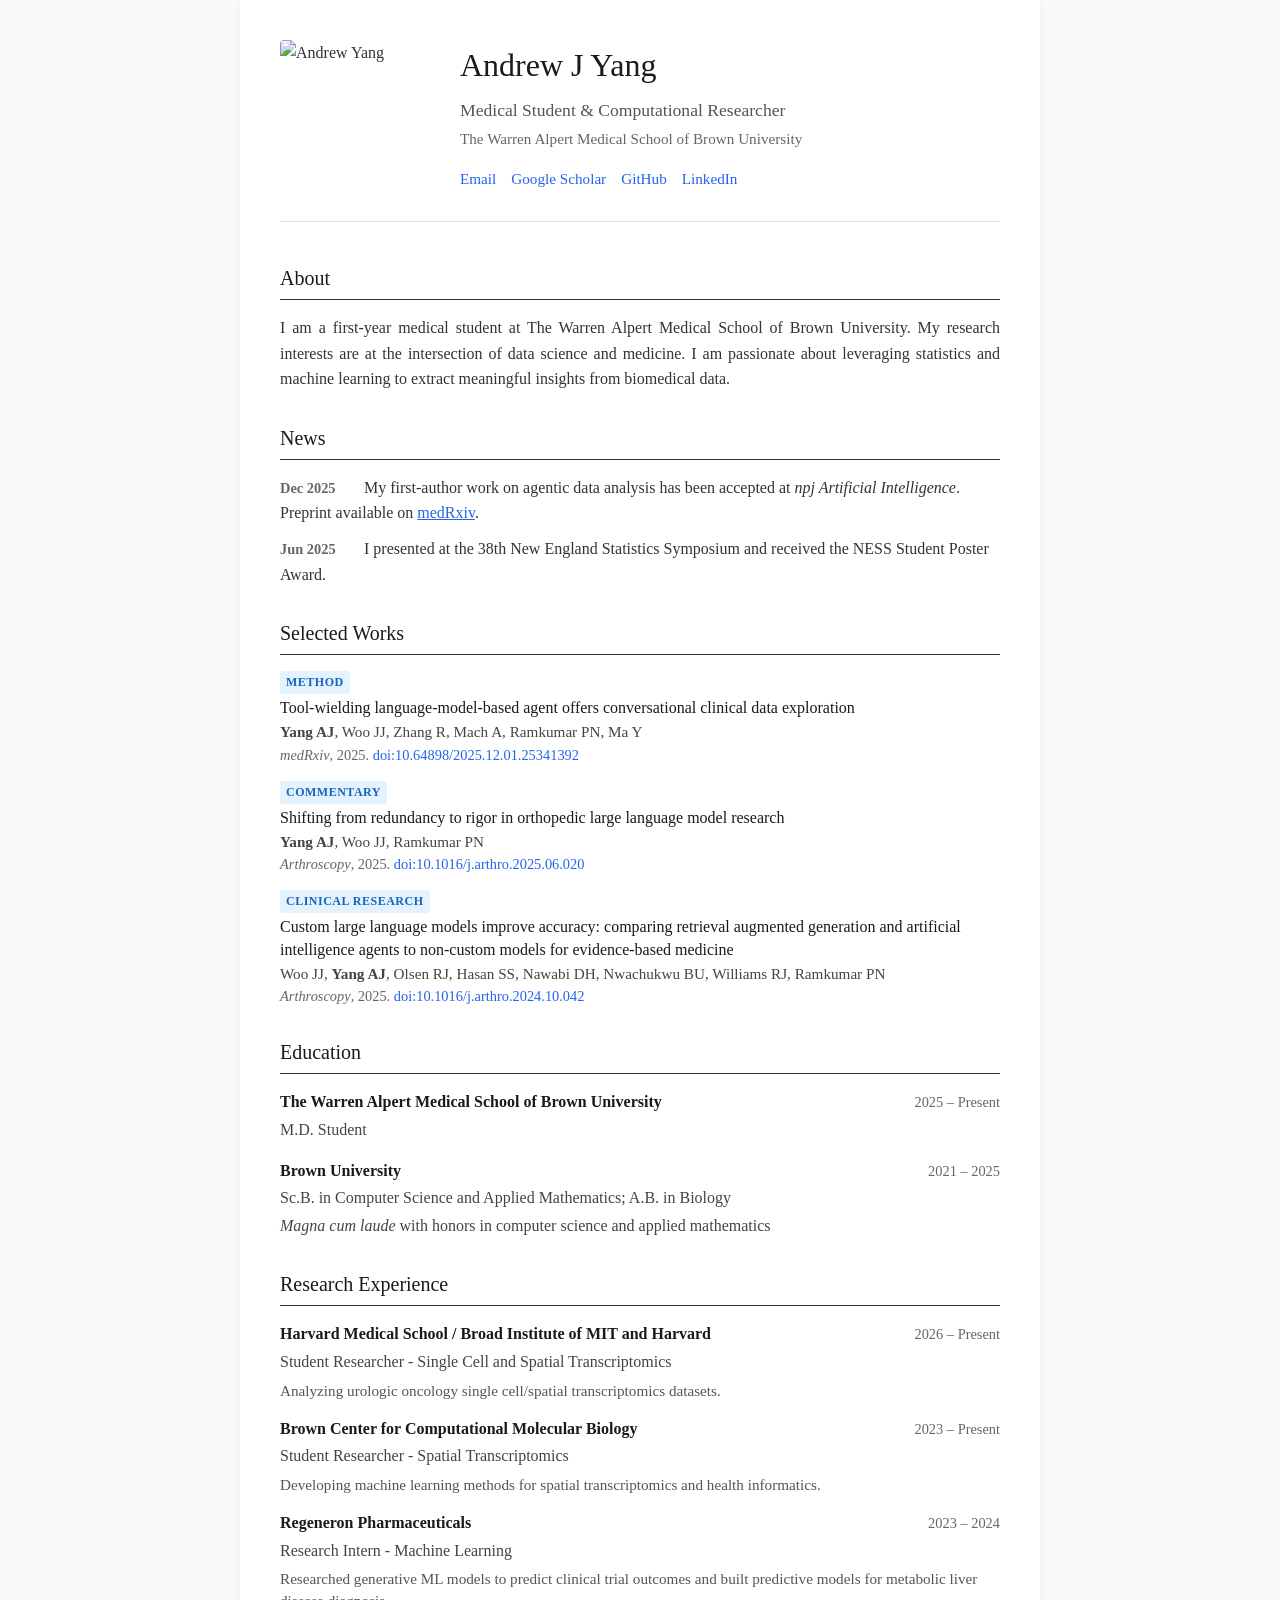
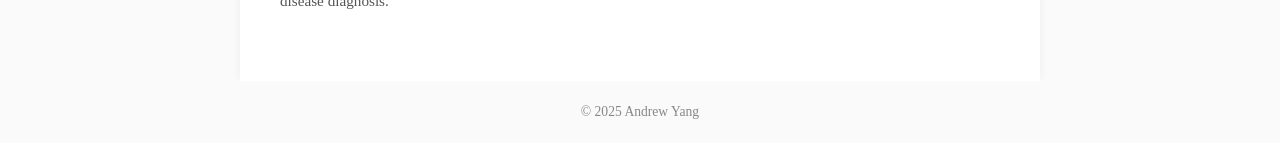
==== index.html @ 65d5f70f "recent" ====
<!DOCTYPE html>
<html lang="en">
<head>
  <meta charset="UTF-8">
  <meta name="viewport" content="width=device-width, initial-scale=1.0">
  <link rel="stylesheet" href="styles.css">
  <title>Andrew Yang</title>
</head>
<body>

  <main>
    <header>
      <div class="header-content">
        <img src="assets/images/headshot2.png" alt="Andrew Yang" class="headshot">
        <div class="header-text">
          <h1>Andrew J Yang</h1>
          <p class="subtitle">Medical Student &amp; Computational Researcher</p>
          <p class="affiliation">The Warren Alpert Medical School of Brown University</p>
          <div class="links">
            <a href="mailto:andrew_j_yang@brown.edu">Email</a>
            <a href="https://scholar.google.com/citations?user=H4-gVa4AAAAJ&hl=en&authuser=1" target="_blank">Google Scholar</a>
            <a href="https://github.com/ajy25" target="_blank">GitHub</a>
            <a href="https://www.linkedin.com/in/ajy25/" target="_blank">LinkedIn</a>
          </div>
        </div>
      </div>
    </header>

    <section id="about">
      <h2>About</h2>
      <p>
        I am a first-year medical student at The Warren Alpert Medical School of Brown University. 
        My research interests are at the intersection of data science and medicine. 
        I am passionate about leveraging statistics and machine learning to extract meaningful insights from biomedical data.
      </p>
    </section>

    <section id="news">
      <h2>News</h2>
      <ul class="news-list">
        <li><span class="date">Dec 2025</span> My first-author work on agentic data analysis has been accepted at <em>npj Artificial Intelligence</em>. Preprint available on <a href="https://doi.org/10.64898/2025.12.01.25341392" target="_blank">medRxiv</a>.</li>
        <li><span class="date">Jun 2025</span> I presented at the 38th New England Statistics Symposium and received the NESS Student Poster Award.</li>
      </ul>
    </section>

    <section id="publications">
      <h2>Selected Works</h2>
      <div class="publication">
        <p class="pub-type">Method</p>
        <p class="pub-title">Tool-wielding language-model-based agent offers conversational clinical data exploration</p>
        <p class="pub-authors"><strong>Yang AJ</strong>, Woo JJ, Zhang R, Mach A, Ramkumar PN, Ma Y</p>
        <p class="pub-venue"><em>medRxiv</em>, 2025. <a href="https://doi.org/10.64898/2025.12.01.25341392" target="_blank">doi:10.64898/2025.12.01.25341392</a></p>
      </div>
      <div class="publication">
        <p class="pub-type">Commentary</p>
        <p class="pub-title">Shifting from redundancy to rigor in orthopedic large language model research</p>
        <p class="pub-authors"><strong>Yang AJ</strong>, Woo JJ, Ramkumar PN</p>
        <p class="pub-venue"><em>Arthroscopy</em>, 2025. <a href="https://doi.org/10.1016/j.arthro.2025.06.020" target="_blank">doi:10.1016/j.arthro.2025.06.020</a></p>
      </div>
      <div class="publication">
        <p class="pub-type">Clinical Research</p>
        <p class="pub-title">Custom large language models improve accuracy: comparing retrieval augmented generation and artificial intelligence agents to non-custom models for evidence-based medicine</p>
        <p class="pub-authors">Woo JJ, <strong>Yang AJ</strong>, Olsen RJ, Hasan SS, Nawabi DH, Nwachukwu BU, Williams RJ, Ramkumar PN</p>
        <p class="pub-venue"><em>Arthroscopy</em>, 2025. <a href="https://doi.org/10.1016/j.arthro.2024.10.042" target="_blank">doi:10.1016/j.arthro.2024.10.042</a></p>
      </div>
    </section>

    <section id="education">
      <h2>Education</h2>
      <div class="entry">
        <div class="entry-header">
          <span class="entry-title">The Warren Alpert Medical School of Brown University</span>
          <span class="entry-date">2025 – Present</span>
        </div>
        <p class="entry-detail">M.D. Student</p>
      </div>
      <div class="entry">
        <div class="entry-header">
          <span class="entry-title">Brown University</span>
          <span class="entry-date">2021 – 2025</span>
        </div>
        <p class="entry-detail">Sc.B. in Computer Science and Applied Mathematics; A.B. in Biology</p>
        <p class="entry-detail"><em>Magna cum laude</em> with honors in computer science and applied mathematics</p>
      </div>
    </section>

    <section id="research">
      <h2>Research Experience</h2>
      <div class="entry">
        <div class="entry-header">
          <span class="entry-title">Harvard Medical School / Broad Institute of MIT and Harvard</span>
          <span class="entry-date">2026 – Present</span>
        </div>
        <p class="entry-detail">Student Researcher - Single Cell and Spatial Transcriptomics</p>
        <p class="entry-description">Analyzing urologic oncology single cell/spatial transcriptomics datasets.</p>
      </div>
      <div class="entry">
        <div class="entry-header">
          <span class="entry-title">Brown Center for Computational Molecular Biology</span>
          <span class="entry-date">2023 – Present</span>
        </div>
        <p class="entry-detail">Student Researcher - Spatial Transcriptomics</p>
        <p class="entry-description">Developing machine learning methods for spatial transcriptomics and health informatics.</p>
      </div>
      <div class="entry">
        <div class="entry-header">
          <span class="entry-title">Regeneron Pharmaceuticals</span>
          <span class="entry-date">2023 – 2024</span>
        </div>
        <p class="entry-detail">Research Intern - Machine Learning</p>
        <p class="entry-description">Researched generative ML models to predict clinical trial outcomes and built predictive models for metabolic liver disease diagnosis.</p>
      </div>
    </section>

  </main>

  <footer>
    <p>&copy; 2025 Andrew Yang</p>
  </footer>

</body>
</html>
---- styles.css ----
* {
  box-sizing: border-box;
}

html {
  scroll-behavior: smooth;
}

body {
  font-family: 'Georgia', 'Times New Roman', serif;
  margin: 0;
  padding: 0;
  background-color: #fafafa;
  color: #333;
  line-height: 1.6;
  font-size: 16px;
}

main {
  max-width: 800px;
  margin: 0 auto;
  padding: 40px 40px;
  background-color: #fff;
  min-height: 100vh;
  box-shadow: 0 0 10px rgba(0,0,0,0.05);
}

/* Header */
header {
  margin-bottom: 40px;
  padding-bottom: 30px;
  border-bottom: 1px solid #e0e0e0;
}

.header-content {
  display: flex;
  align-items: flex-start;
  gap: 30px;
}

.headshot {
  width: 150px;
  height: 150px;
  object-fit: cover;
  border-radius: 4px;
}

.header-text h1 {
  margin: 0 0 5px 0;
  font-size: 2rem;
  font-weight: normal;
  color: #1a1a1a;
}

.subtitle {
  margin: 0 0 3px 0;
  font-size: 1.1rem;
  color: #555;
}

.affiliation {
  margin: 0 0 15px 0;
  font-size: 0.95rem;
  color: #666;
}

.links {
  display: flex;
  flex-wrap: wrap;
  gap: 15px;
}

.links a {
  color: #2563eb;
  text-decoration: none;
  font-size: 0.95rem;
}

.links a:hover {
  text-decoration: underline;
}

/* Sections */
section {
  margin-bottom: 30px;
}

h2 {
  font-size: 1.25rem;
  font-weight: normal;
  color: #1a1a1a;
  margin: 0 0 15px 0;
  padding-bottom: 5px;
  border-bottom: 1px solid #333;
}

/* About */
#about p {
  margin: 0 0 15px 0;
  text-align: justify;
}

/* News */
.news-list {
  list-style: none;
  padding: 0;
  margin: 0;
}

.news-list li {
  margin-bottom: 10px;
  padding-left: 0;
}

.news-list .date {
  font-weight: bold;
  color: #666;
  display: inline-block;
  width: 80px;
  font-size: 0.9rem;
}

/* Entries (Education, Research) */
.entry {
  margin-bottom: 15px;
}

.entry-header {
  display: flex;
  justify-content: space-between;
  align-items: baseline;
  flex-wrap: wrap;
  gap: 5px;
}

.entry-title {
  font-weight: bold;
  color: #1a1a1a;
}

.entry-date {
  color: #666;
  font-size: 0.9rem;
}

.entry-detail {
  margin: 2px 0;
  color: #444;
}

.entry-description {
  margin: 5px 0 0 0;
  font-size: 0.95rem;
  color: #555;
  line-height: 1.4;
}

/* Publications */
.publication {
  margin-bottom: 15px;
  line-height: 1.4;
}

.pub-title {
  margin: 0 0 2px 0;
  font-weight: normal;
  color: #1a1a1a;
}

.pub-authors {
  margin: 0 0 2px 0;
  font-size: 0.95rem;
  color: #444;
}

.pub-venue {
  margin: 0;
  font-size: 0.9rem;
  color: #666;
}

.pub-venue a {
  color: #2563eb;
  text-decoration: none;
}

.pub-venue a:hover {
  text-decoration: underline;
}

.pub-type {
  display: inline-block;
  font-size: 0.75rem;
  font-weight: bold;
  text-transform: uppercase;
  letter-spacing: 0.5px;
  padding: 3px 6px;
  border-radius: 3px;
  background-color: #e3f2fd;
  color: #1565c0;
  margin: 0 0 3px 0;
}

/* Footer */
footer {
  text-align: center;
  padding: 20px;
  background-color: #fafafa;
  color: #888;
  font-size: 0.85rem;
}

footer p {
  margin: 0;
}

/* Links */
a {
  color: #2563eb;
}

/* Responsive */
@media (max-width: 600px) {
  main {
    padding: 25px 20px;
  }

  .header-content {
    flex-direction: column;
    align-items: center;
    text-align: center;
  }

  .header-text h1 {
    font-size: 1.6rem;
  }

  .links {
    justify-content: center;
  }

  .entry-header {
    flex-direction: column;
    gap: 2px;
  }

  .news-list .date {
    display: block;
    width: auto;
    margin-bottom: 2px;
  }
}
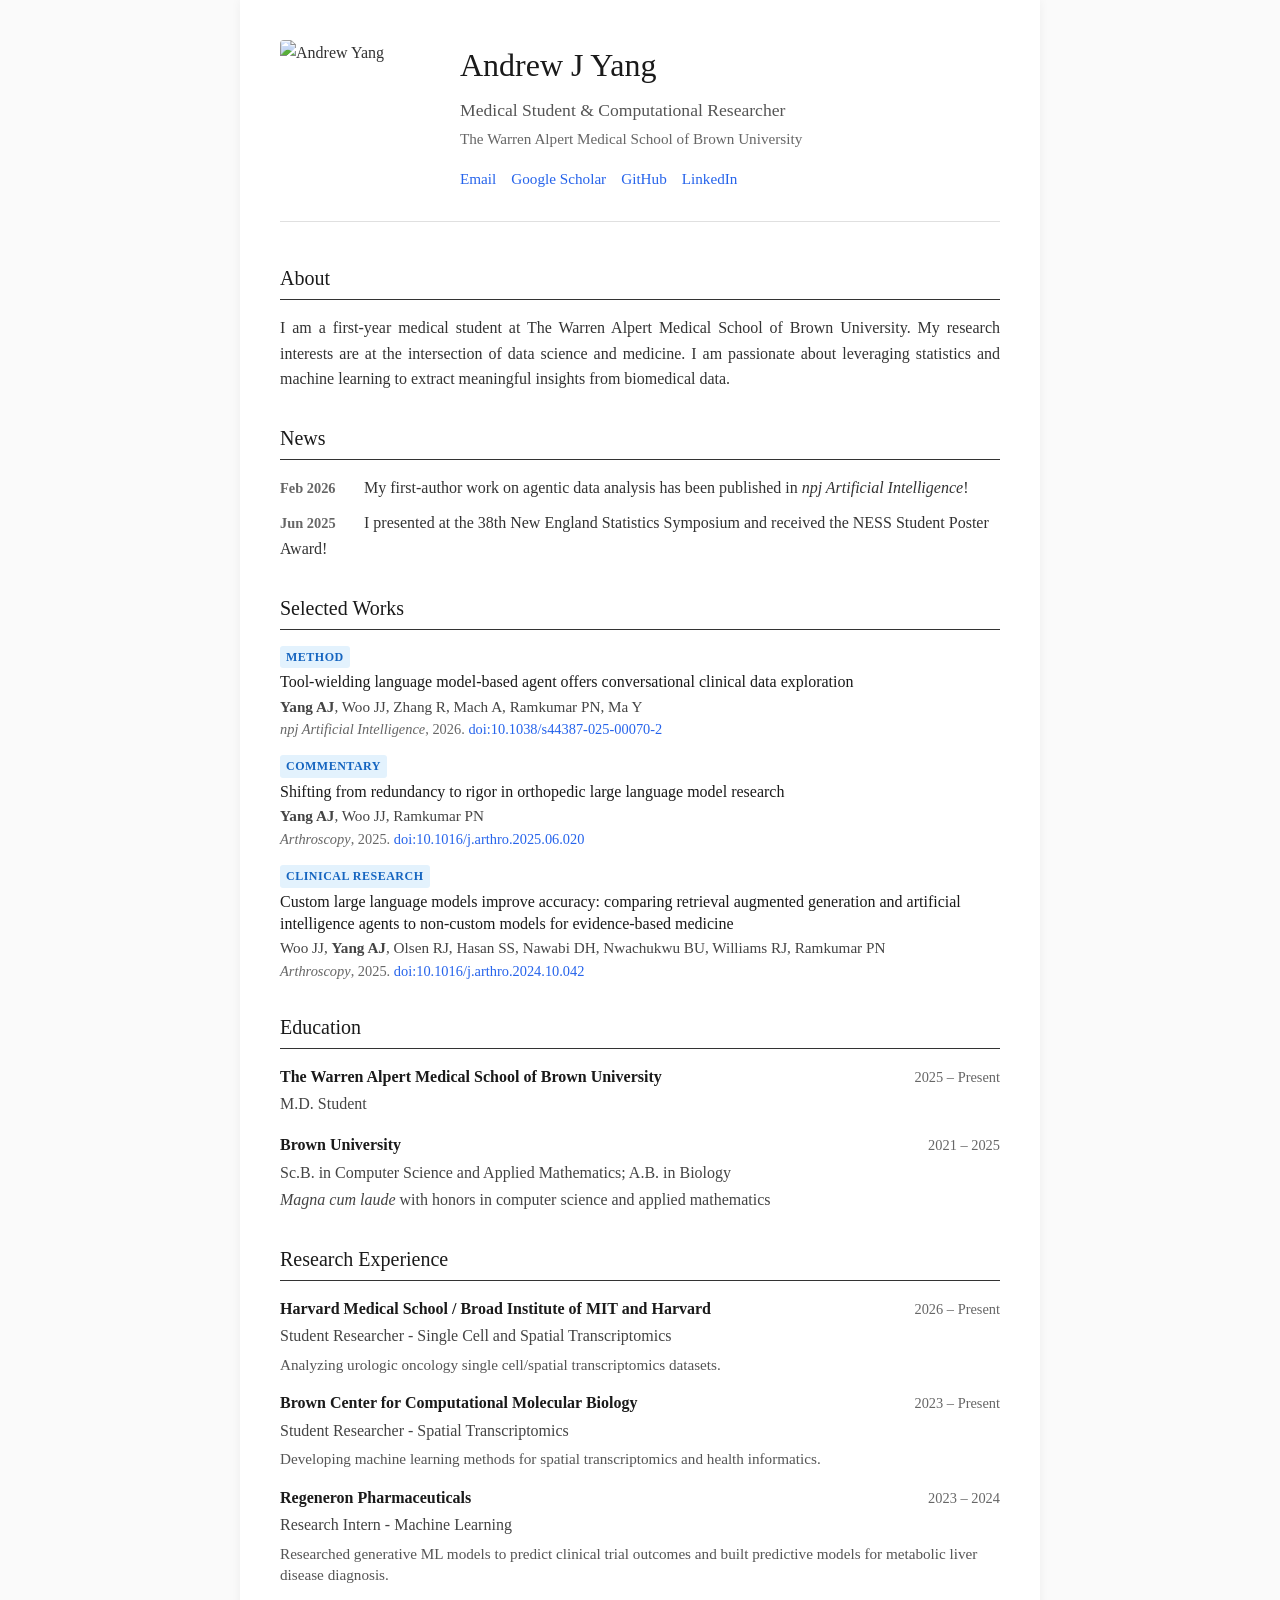
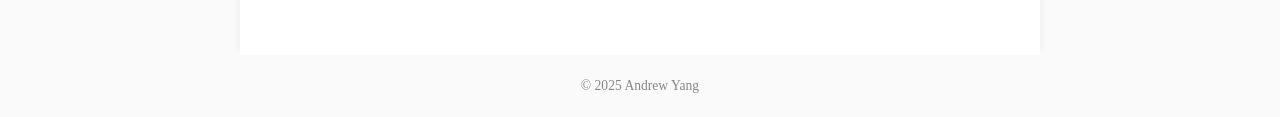
==== commit 6a6d012f: "recent" ====
--- a/index.html
+++ b/index.html
@@ -38,8 +38,8 @@
     <section id="news">
       <h2>News</h2>
       <ul class="news-list">
-        <li><span class="date">Dec 2025</span> My first-author work on agentic data analysis has been accepted at <em>npj Artificial Intelligence</em>. Preprint available on <a href="https://doi.org/10.64898/2025.12.01.25341392" target="_blank">medRxiv</a>.</li>
-        <li><span class="date">Jun 2025</span> I presented at the 38th New England Statistics Symposium and received the NESS Student Poster Award.</li>
+        <li><span class="date">Feb 2026</span> My first-author work on agentic data analysis has been published in <em>npj Artificial Intelligence</em>!</li>
+        <li><span class="date">Jun 2025</span> I presented at the 38th New England Statistics Symposium and received the NESS Student Poster Award!</li>
       </ul>
     </section>
 
@@ -47,9 +47,9 @@
       <h2>Selected Works</h2>
       <div class="publication">
         <p class="pub-type">Method</p>
-        <p class="pub-title">Tool-wielding language-model-based agent offers conversational clinical data exploration</p>
+        <p class="pub-title">Tool-wielding language model-based agent offers conversational clinical data exploration</p>
         <p class="pub-authors"><strong>Yang AJ</strong>, Woo JJ, Zhang R, Mach A, Ramkumar PN, Ma Y</p>
-        <p class="pub-venue"><em>medRxiv</em>, 2025. <a href="https://doi.org/10.64898/2025.12.01.25341392" target="_blank">doi:10.64898/2025.12.01.25341392</a></p>
+        <p class="pub-venue"><em>npj Artificial Intelligence</em>, 2026. <a href="https://doi.org/10.1038/s44387-025-00070-2" target="_blank">doi:10.1038/s44387-025-00070-2</a></p>
       </div>
       <div class="publication">
         <p class="pub-type">Commentary</p>
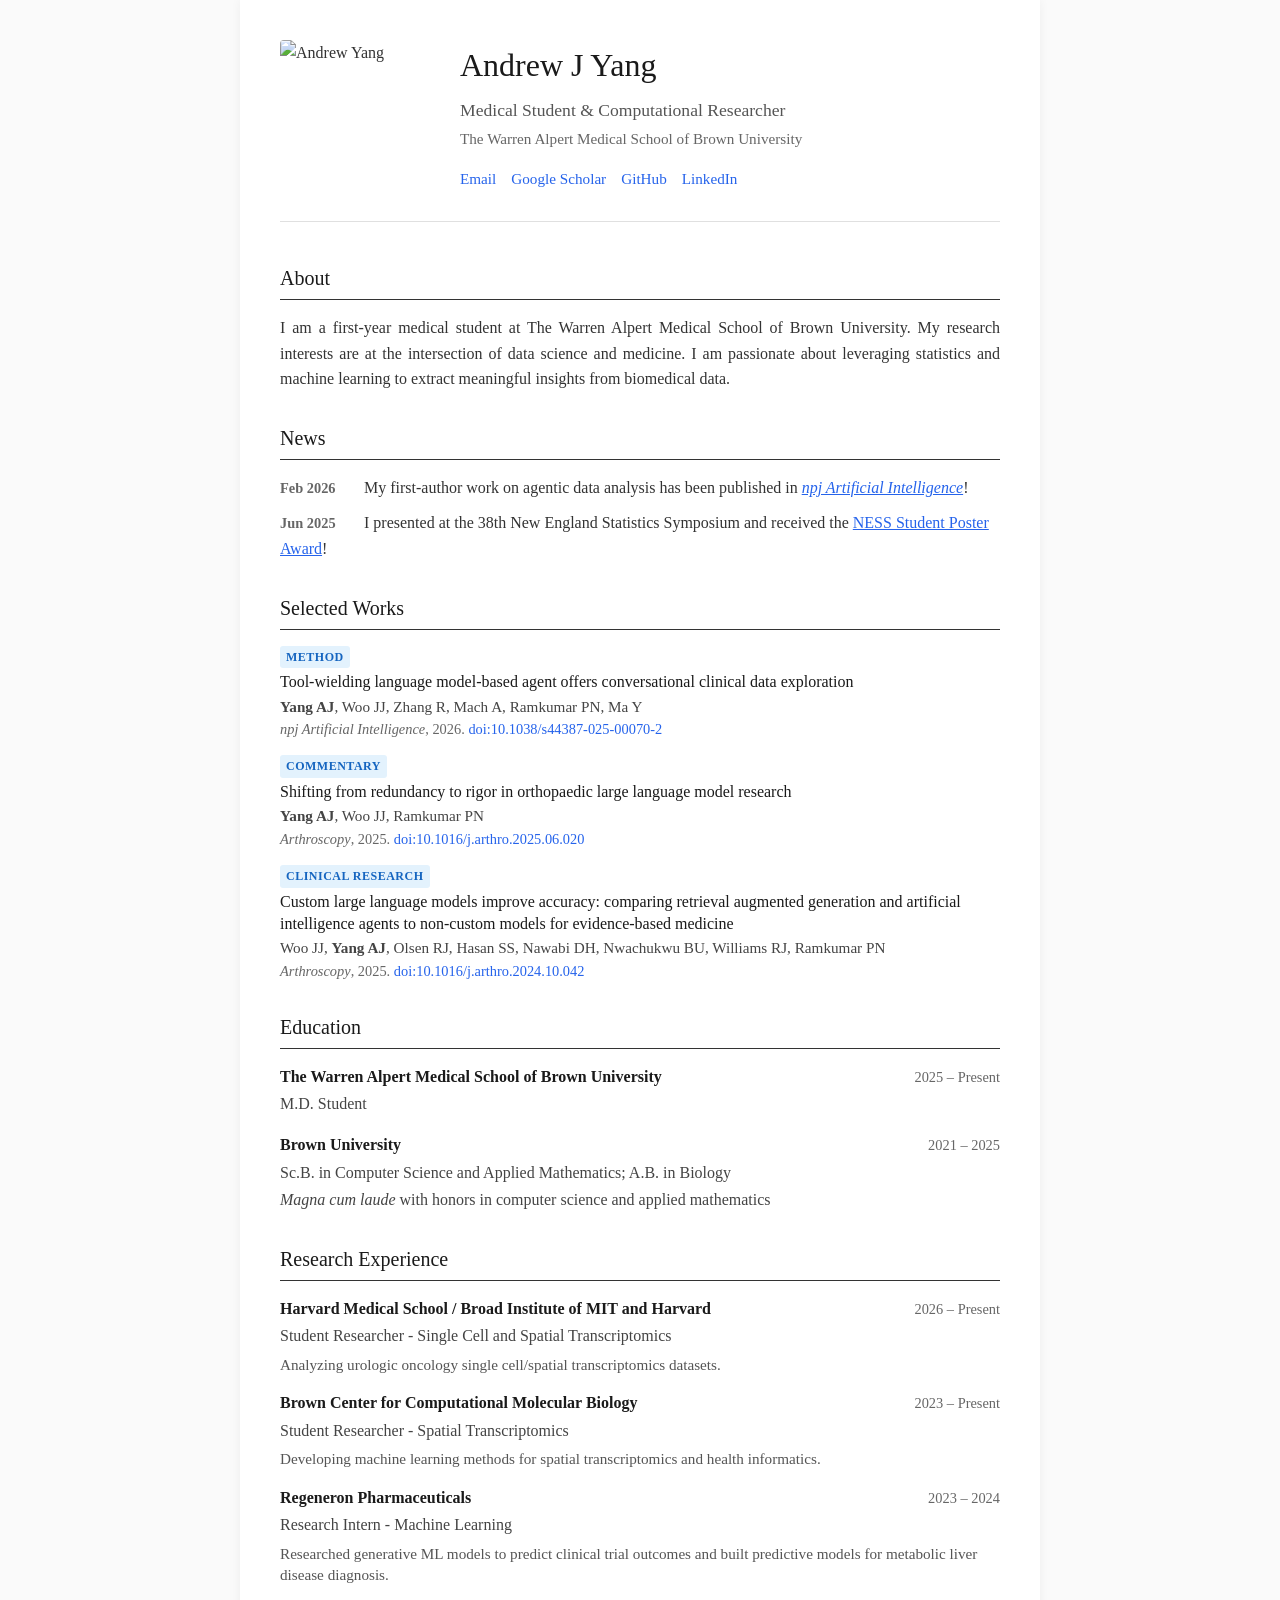
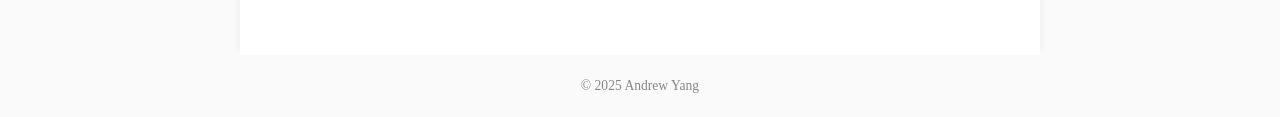
==== commit 1acf0d6c: "update" ====
--- a/index.html
+++ b/index.html
@@ -38,8 +38,8 @@
     <section id="news">
       <h2>News</h2>
       <ul class="news-list">
-        <li><span class="date">Feb 2026</span> My first-author work on agentic data analysis has been published in <em>npj Artificial Intelligence</em>!</li>
-        <li><span class="date">Jun 2025</span> I presented at the 38th New England Statistics Symposium and received the NESS Student Poster Award!</li>
+        <li><span class="date">Feb 2026</span> My first-author work on agentic data analysis has been published in <a href="https://doi.org/10.1038/s44387-025-00070-2" target="_blank"><em>npj Artificial Intelligence</em></a>!</li>
+        <li><span class="date">Jun 2025</span> I presented at the 38th New England Statistics Symposium and received the <a href="https://nestat.org/posterawards/nessposter2025/" target="_blank">NESS Student Poster Award</a>!</li>
       </ul>
     </section>
 
@@ -53,7 +53,7 @@
       </div>
       <div class="publication">
         <p class="pub-type">Commentary</p>
-        <p class="pub-title">Shifting from redundancy to rigor in orthopedic large language model research</p>
+        <p class="pub-title">Shifting from redundancy to rigor in orthopaedic large language model research</p>
         <p class="pub-authors"><strong>Yang AJ</strong>, Woo JJ, Ramkumar PN</p>
         <p class="pub-venue"><em>Arthroscopy</em>, 2025. <a href="https://doi.org/10.1016/j.arthro.2025.06.020" target="_blank">doi:10.1016/j.arthro.2025.06.020</a></p>
       </div>
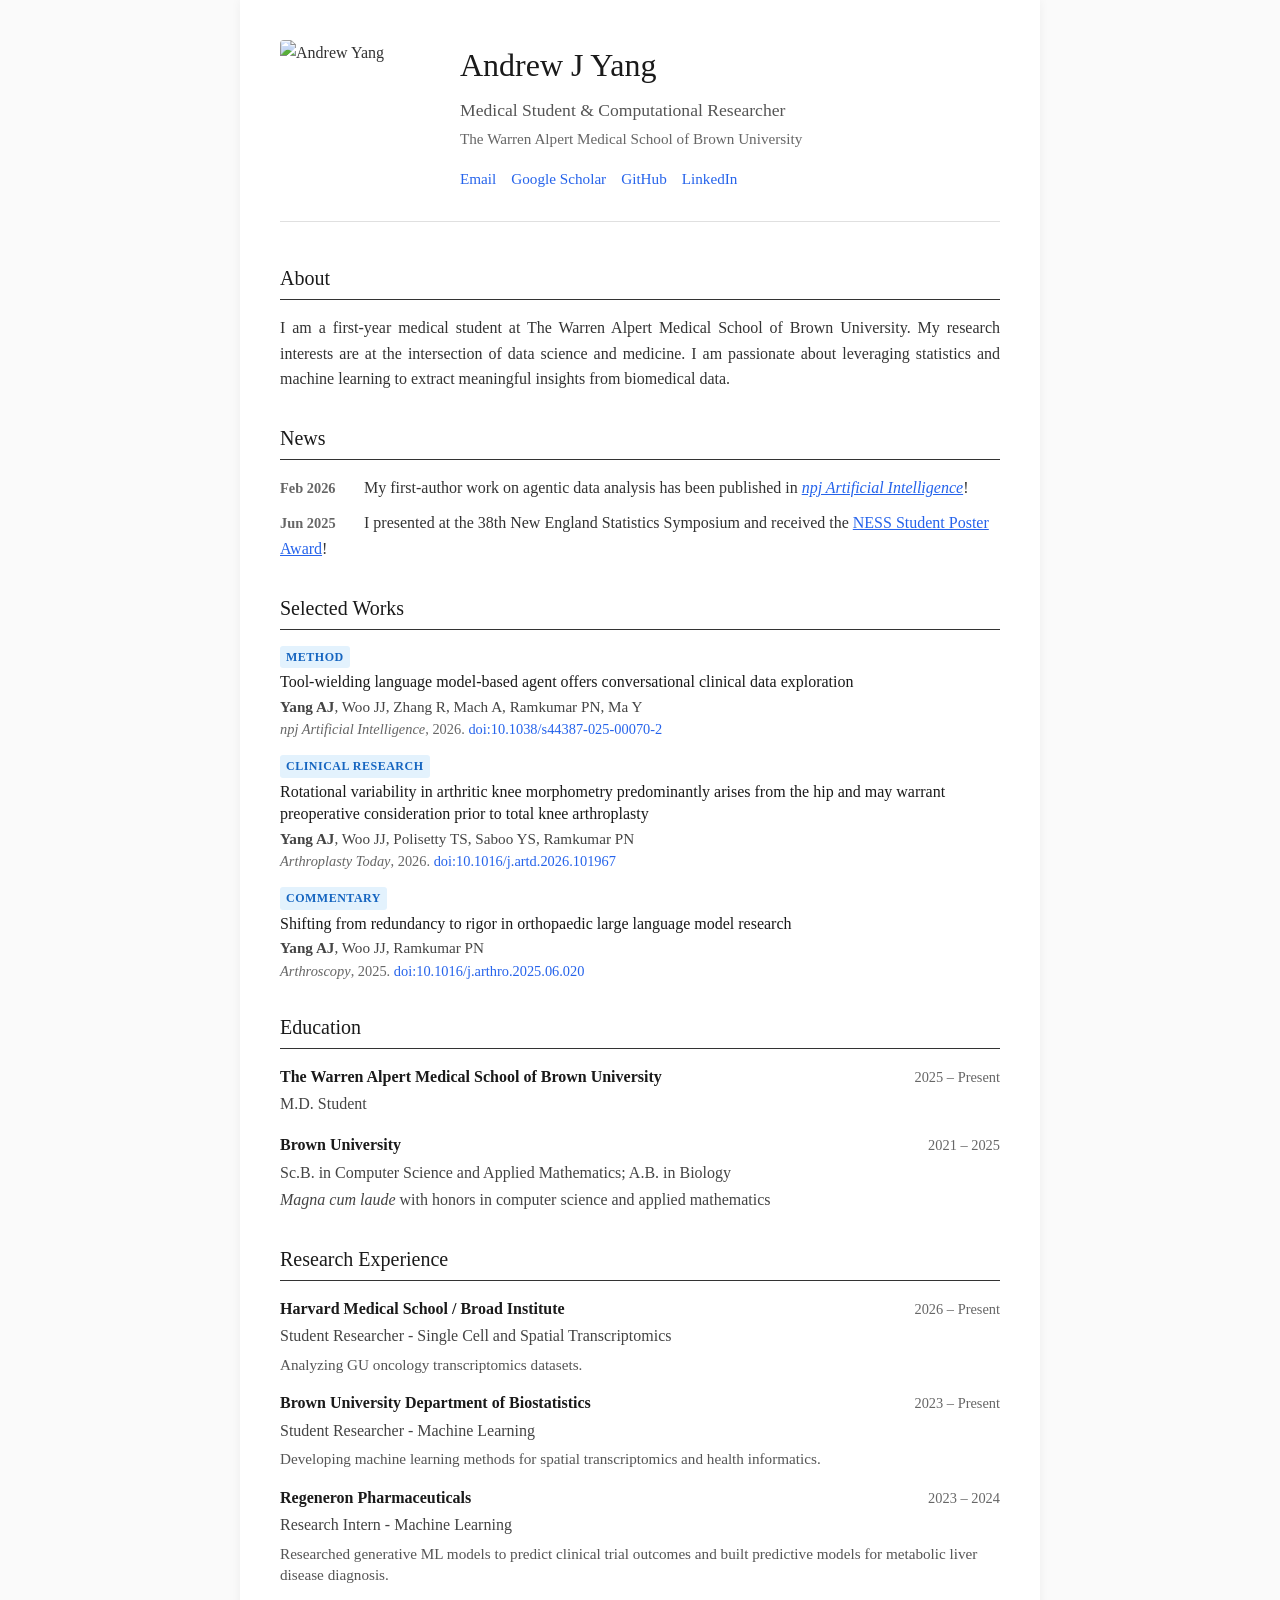
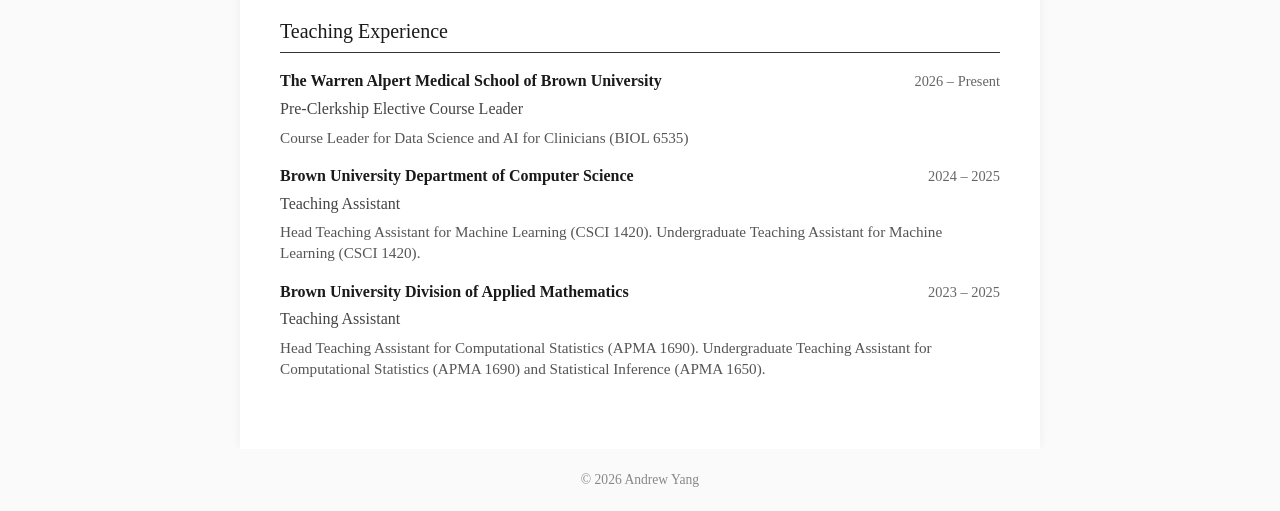
==== commit 290a5a65: "recent" ====
--- a/index.html
+++ b/index.html
@@ -52,16 +52,16 @@
         <p class="pub-venue"><em>npj Artificial Intelligence</em>, 2026. <a href="https://doi.org/10.1038/s44387-025-00070-2" target="_blank">doi:10.1038/s44387-025-00070-2</a></p>
       </div>
       <div class="publication">
+        <p class="pub-type">Clinical Research</p>
+        <p class="pub-title">Rotational variability in arthritic knee morphometry predominantly arises from the hip and may warrant preoperative consideration prior to total knee arthroplasty</p>
+        <p class="pub-authors"><strong>Yang AJ</strong>, Woo JJ, Polisetty TS, Saboo YS, Ramkumar PN</p>
+        <p class="pub-venue"><em>Arthroplasty Today</em>, 2026. <a href="https://doi.org/10.1016/j.artd.2026.101967" target="_blank">doi:10.1016/j.artd.2026.101967</a></p>
+      </div>
+      <div class="publication">
         <p class="pub-type">Commentary</p>
         <p class="pub-title">Shifting from redundancy to rigor in orthopaedic large language model research</p>
         <p class="pub-authors"><strong>Yang AJ</strong>, Woo JJ, Ramkumar PN</p>
         <p class="pub-venue"><em>Arthroscopy</em>, 2025. <a href="https://doi.org/10.1016/j.arthro.2025.06.020" target="_blank">doi:10.1016/j.arthro.2025.06.020</a></p>
-      </div>
-      <div class="publication">
-        <p class="pub-type">Clinical Research</p>
-        <p class="pub-title">Custom large language models improve accuracy: comparing retrieval augmented generation and artificial intelligence agents to non-custom models for evidence-based medicine</p>
-        <p class="pub-authors">Woo JJ, <strong>Yang AJ</strong>, Olsen RJ, Hasan SS, Nawabi DH, Nwachukwu BU, Williams RJ, Ramkumar PN</p>
-        <p class="pub-venue"><em>Arthroscopy</em>, 2025. <a href="https://doi.org/10.1016/j.arthro.2024.10.042" target="_blank">doi:10.1016/j.arthro.2024.10.042</a></p>
       </div>
     </section>
 
@@ -88,18 +88,18 @@
       <h2>Research Experience</h2>
       <div class="entry">
         <div class="entry-header">
-          <span class="entry-title">Harvard Medical School / Broad Institute of MIT and Harvard</span>
+          <span class="entry-title">Harvard Medical School / Broad Institute</span>
           <span class="entry-date">2026 – Present</span>
         </div>
         <p class="entry-detail">Student Researcher - Single Cell and Spatial Transcriptomics</p>
-        <p class="entry-description">Analyzing urologic oncology single cell/spatial transcriptomics datasets.</p>
+        <p class="entry-description">Analyzing GU oncology transcriptomics datasets.</p>
       </div>
       <div class="entry">
         <div class="entry-header">
-          <span class="entry-title">Brown Center for Computational Molecular Biology</span>
+          <span class="entry-title">Brown University Department of Biostatistics</span>
           <span class="entry-date">2023 – Present</span>
         </div>
-        <p class="entry-detail">Student Researcher - Spatial Transcriptomics</p>
+        <p class="entry-detail">Student Researcher - Machine Learning</p>
         <p class="entry-description">Developing machine learning methods for spatial transcriptomics and health informatics.</p>
       </div>
       <div class="entry">
@@ -112,10 +112,39 @@
       </div>
     </section>
 
+    <section id="teaching">
+      <h2>Teaching Experience</h2>
+      <div class="entry">
+        <div class="entry-header">
+          <span class="entry-title">The Warren Alpert Medical School of Brown University</span>
+          <span class="entry-date">2026 – Present</span>
+        </div>
+        <p class="entry-detail">Pre-Clerkship Elective Course Leader</p>
+        <p class="entry-description">Course Leader for Data Science and AI for Clinicians (BIOL 6535)</p>
+      </div>
+      <div class="entry">
+        <div class="entry-header">
+          <span class="entry-title">Brown University Department of Computer Science</span>
+          <span class="entry-date">2024 – 2025</span>
+        </div>
+        <p class="entry-detail">Teaching Assistant</p>
+        <p class="entry-description">Head Teaching Assistant for Machine Learning (CSCI 1420). Undergraduate Teaching Assistant for Machine Learning (CSCI 1420).</p>
+      </div>
+      <div class="entry">
+        <div class="entry-header">
+          <span class="entry-title">Brown University Division of Applied Mathematics</span>
+          <span class="entry-date">2023 – 2025</span>
+        </div>
+        <p class="entry-detail">Teaching Assistant</p>
+        <p class="entry-description">Head Teaching Assistant for Computational Statistics (APMA 1690).
+          Undergraduate Teaching Assistant for Computational Statistics (APMA 1690) and Statistical Inference (APMA 1650).</p>
+      </div>
+    </section>
+
   </main>
 
   <footer>
-    <p>&copy; 2025 Andrew Yang</p>
+    <p>&copy; 2026 Andrew Yang</p>
   </footer>
 
 </body>
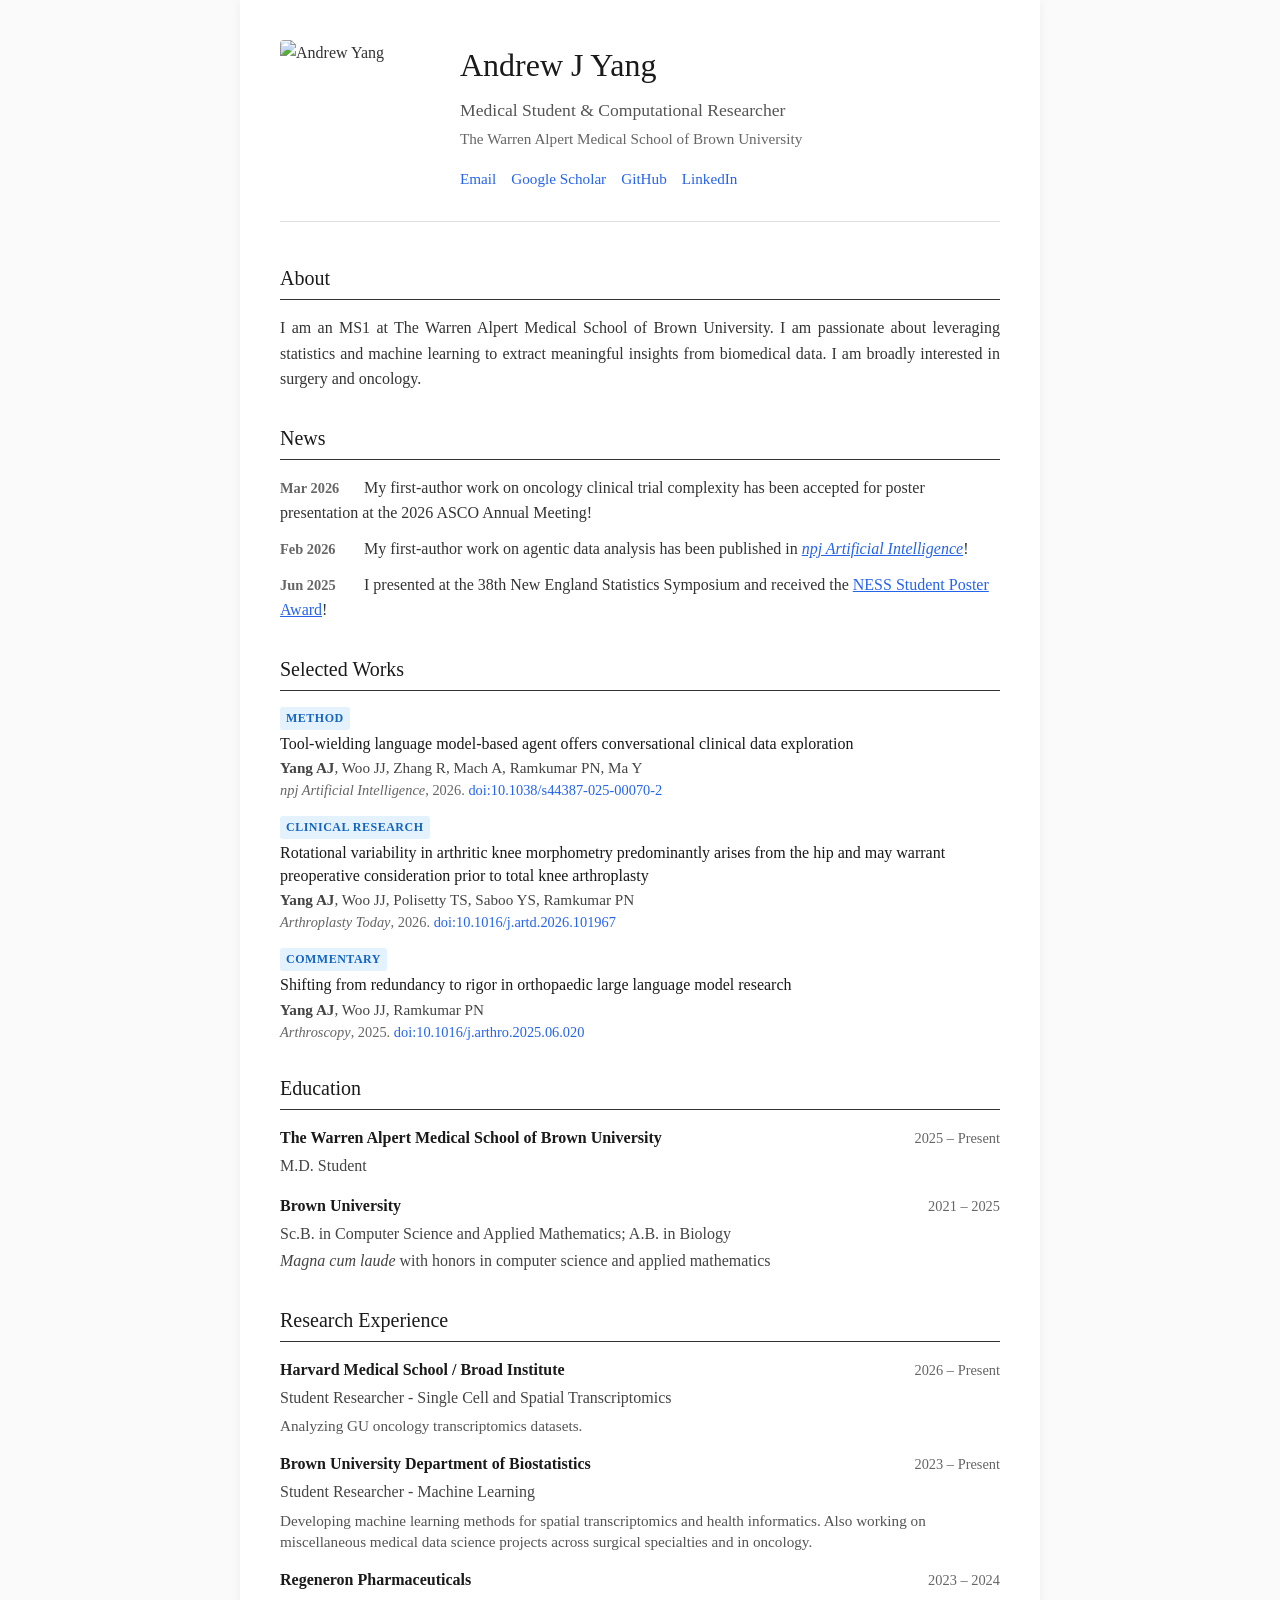
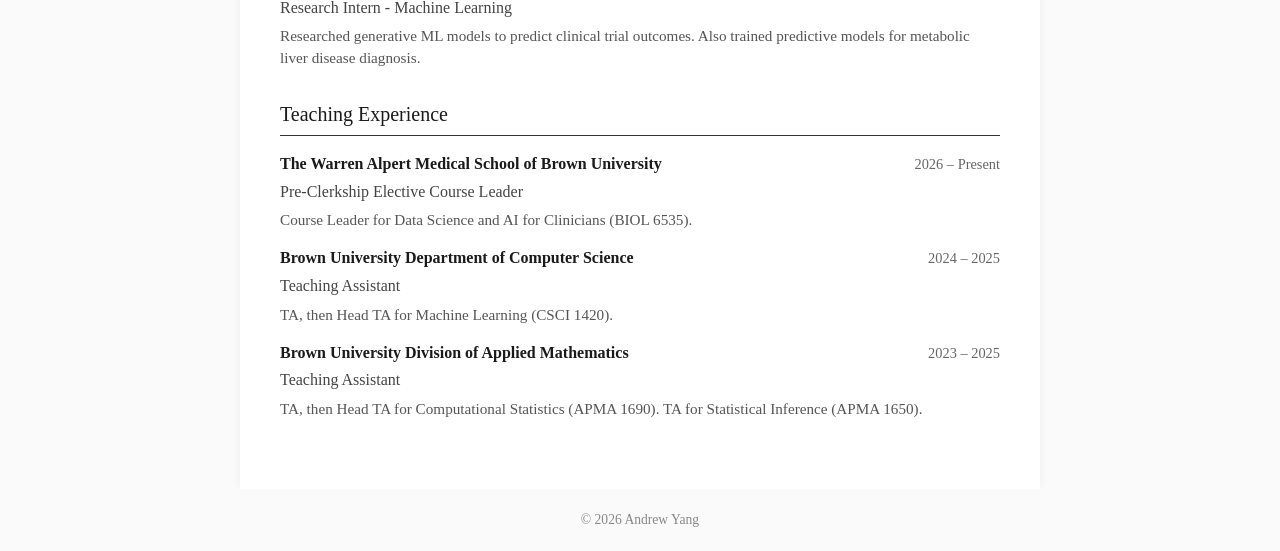
==== commit 71d371f5: "update" ====
--- a/index.html
+++ b/index.html
@@ -29,15 +29,16 @@
     <section id="about">
       <h2>About</h2>
       <p>
-        I am a first-year medical student at The Warren Alpert Medical School of Brown University. 
-        My research interests are at the intersection of data science and medicine. 
+        I am an MS1 at The Warren Alpert Medical School of Brown University. 
         I am passionate about leveraging statistics and machine learning to extract meaningful insights from biomedical data.
+        I am broadly interested in surgery and oncology.
       </p>
     </section>
 
     <section id="news">
       <h2>News</h2>
       <ul class="news-list">
+        <li><span class="date">Mar 2026</span> My first-author work on oncology clinical trial complexity has been accepted for poster presentation at the 2026 ASCO Annual Meeting!</li>
         <li><span class="date">Feb 2026</span> My first-author work on agentic data analysis has been published in <a href="https://doi.org/10.1038/s44387-025-00070-2" target="_blank"><em>npj Artificial Intelligence</em></a>!</li>
         <li><span class="date">Jun 2025</span> I presented at the 38th New England Statistics Symposium and received the <a href="https://nestat.org/posterawards/nessposter2025/" target="_blank">NESS Student Poster Award</a>!</li>
       </ul>
@@ -100,7 +101,7 @@
           <span class="entry-date">2023 – Present</span>
         </div>
         <p class="entry-detail">Student Researcher - Machine Learning</p>
-        <p class="entry-description">Developing machine learning methods for spatial transcriptomics and health informatics.</p>
+        <p class="entry-description">Developing machine learning methods for spatial transcriptomics and health informatics. Also working on miscellaneous medical data science projects across surgical specialties and in oncology.</p>
       </div>
       <div class="entry">
         <div class="entry-header">
@@ -108,7 +109,7 @@
           <span class="entry-date">2023 – 2024</span>
         </div>
         <p class="entry-detail">Research Intern - Machine Learning</p>
-        <p class="entry-description">Researched generative ML models to predict clinical trial outcomes and built predictive models for metabolic liver disease diagnosis.</p>
+        <p class="entry-description">Researched generative ML models to predict clinical trial outcomes. Also trained predictive models for metabolic liver disease diagnosis.</p>
       </div>
     </section>
 
@@ -120,7 +121,7 @@
           <span class="entry-date">2026 – Present</span>
         </div>
         <p class="entry-detail">Pre-Clerkship Elective Course Leader</p>
-        <p class="entry-description">Course Leader for Data Science and AI for Clinicians (BIOL 6535)</p>
+        <p class="entry-description">Course Leader for Data Science and AI for Clinicians (BIOL 6535).</p>
       </div>
       <div class="entry">
         <div class="entry-header">
@@ -128,7 +129,7 @@
           <span class="entry-date">2024 – 2025</span>
         </div>
         <p class="entry-detail">Teaching Assistant</p>
-        <p class="entry-description">Head Teaching Assistant for Machine Learning (CSCI 1420). Undergraduate Teaching Assistant for Machine Learning (CSCI 1420).</p>
+        <p class="entry-description">TA, then Head TA for Machine Learning (CSCI 1420).</p>
       </div>
       <div class="entry">
         <div class="entry-header">
@@ -136,8 +137,7 @@
           <span class="entry-date">2023 – 2025</span>
         </div>
         <p class="entry-detail">Teaching Assistant</p>
-        <p class="entry-description">Head Teaching Assistant for Computational Statistics (APMA 1690).
-          Undergraduate Teaching Assistant for Computational Statistics (APMA 1690) and Statistical Inference (APMA 1650).</p>
+        <p class="entry-description">TA, then Head TA for Computational Statistics (APMA 1690). TA for Statistical Inference (APMA 1650).</p>
       </div>
     </section>
 
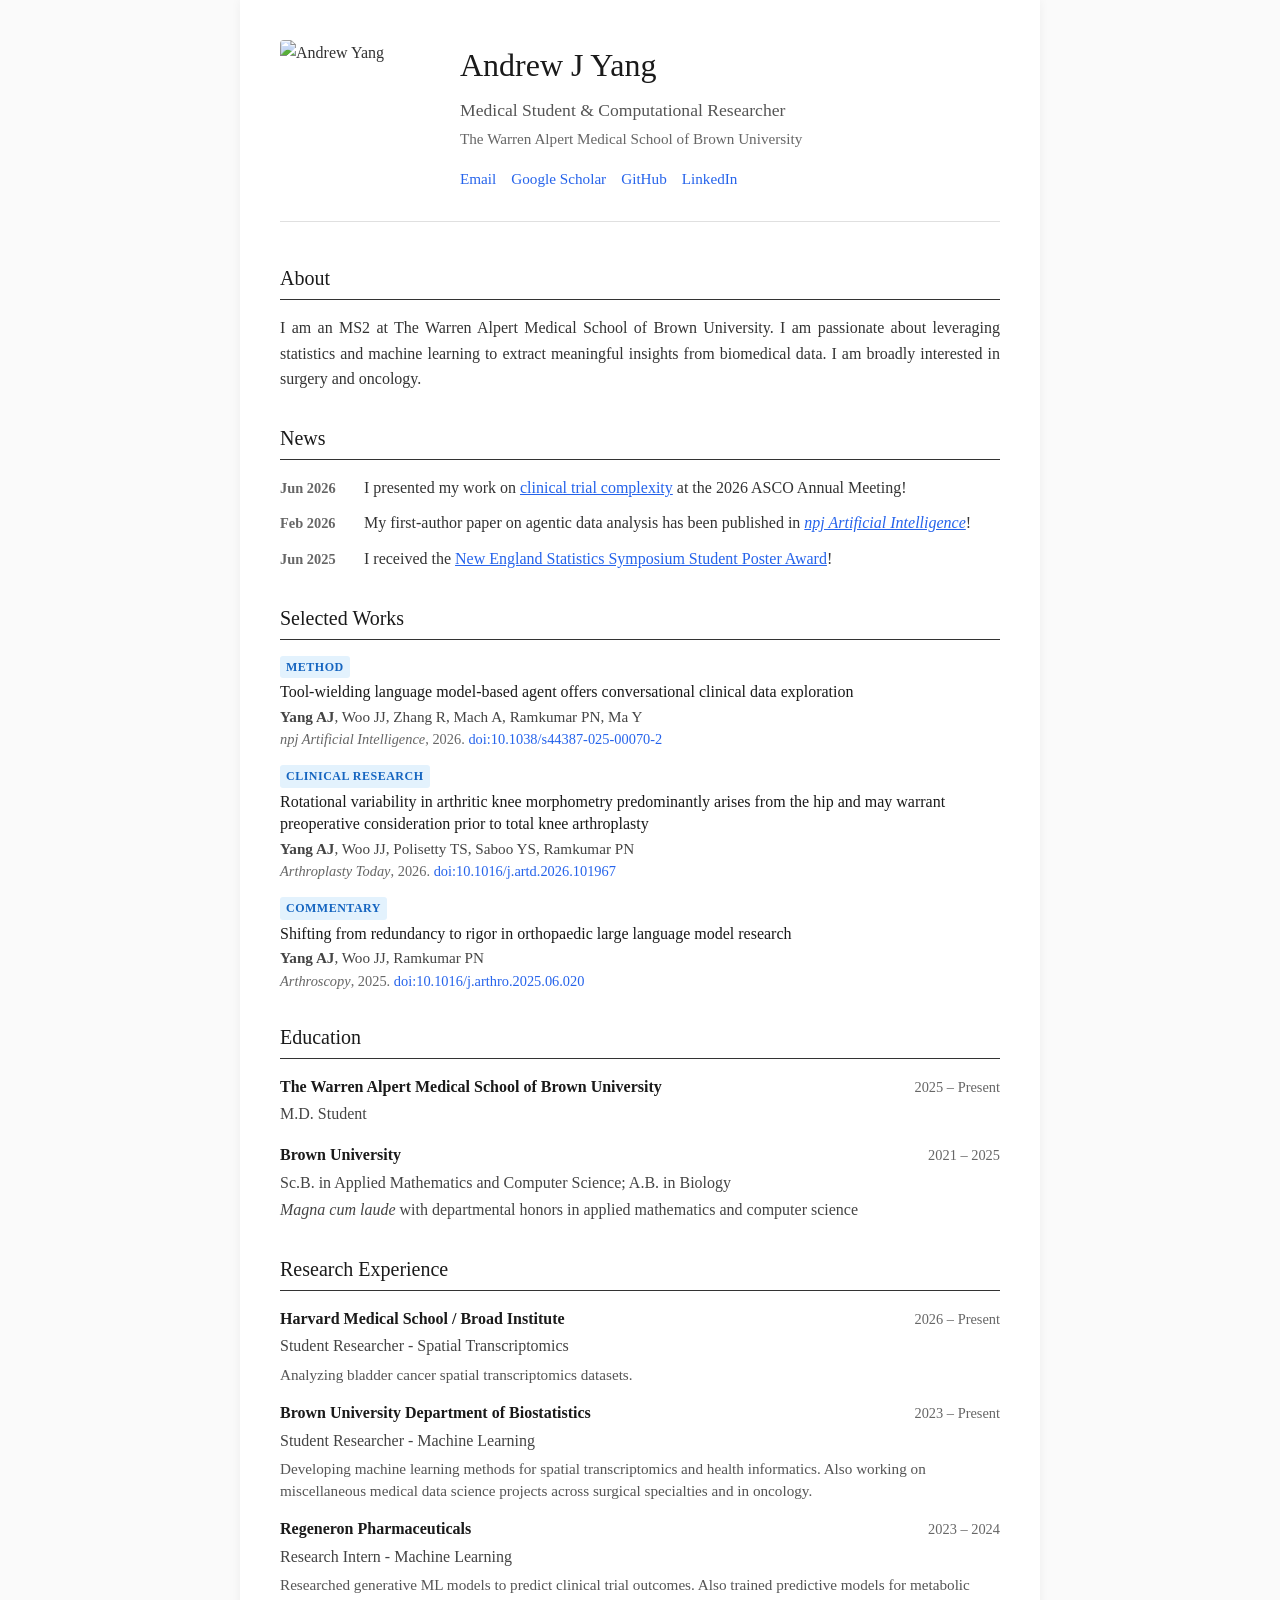
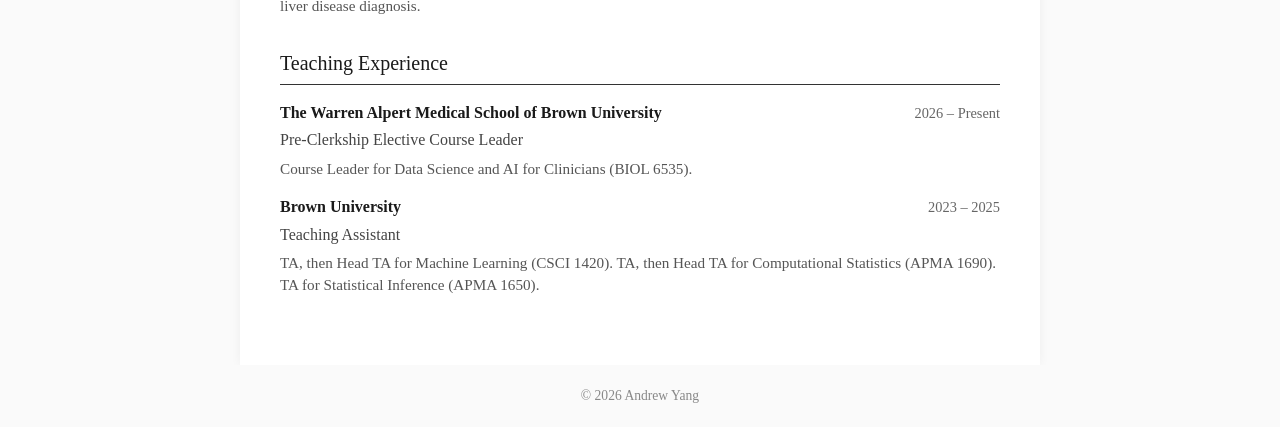
==== commit b157fd45: "latest" ====
--- a/index.html
+++ b/index.html
@@ -29,7 +29,7 @@
     <section id="about">
       <h2>About</h2>
       <p>
-        I am an MS1 at The Warren Alpert Medical School of Brown University. 
+        I am an MS2 at The Warren Alpert Medical School of Brown University. 
         I am passionate about leveraging statistics and machine learning to extract meaningful insights from biomedical data.
         I am broadly interested in surgery and oncology.
       </p>
@@ -38,9 +38,9 @@
     <section id="news">
       <h2>News</h2>
       <ul class="news-list">
-        <li><span class="date">Mar 2026</span> My first-author work on oncology clinical trial complexity has been accepted for poster presentation at the 2026 ASCO Annual Meeting!</li>
-        <li><span class="date">Feb 2026</span> My first-author work on agentic data analysis has been published in <a href="https://doi.org/10.1038/s44387-025-00070-2" target="_blank"><em>npj Artificial Intelligence</em></a>!</li>
-        <li><span class="date">Jun 2025</span> I presented at the 38th New England Statistics Symposium and received the <a href="https://nestat.org/posterawards/nessposter2025/" target="_blank">NESS Student Poster Award</a>!</li>
+        <li><span class="date">Jun 2026</span> I presented my work on <a href="https://ascopubs.org/doi/abs/10.1200/JCO.2026.44.16_suppl.11018" target="_blank">clinical trial complexity</a> at the 2026 ASCO Annual Meeting!</li>
+        <li><span class="date">Feb 2026</span> My first-author paper on agentic data analysis has been published in <a href="https://doi.org/10.1038/s44387-025-00070-2" target="_blank"><em>npj Artificial Intelligence</em></a>!</li>
+        <li><span class="date">Jun 2025</span> I received the <a href="https://nestat.org/posterawards/nessposter2025/" target="_blank">New England Statistics Symposium Student Poster Award</a>!</li>
       </ul>
     </section>
 
@@ -80,8 +80,8 @@
           <span class="entry-title">Brown University</span>
           <span class="entry-date">2021 – 2025</span>
         </div>
-        <p class="entry-detail">Sc.B. in Computer Science and Applied Mathematics; A.B. in Biology</p>
-        <p class="entry-detail"><em>Magna cum laude</em> with honors in computer science and applied mathematics</p>
+        <p class="entry-detail">Sc.B. in Applied Mathematics and Computer Science; A.B. in Biology</p>
+        <p class="entry-detail"><em>Magna cum laude</em> with departmental honors in applied mathematics and computer science</p>
       </div>
     </section>
 
@@ -92,8 +92,8 @@
           <span class="entry-title">Harvard Medical School / Broad Institute</span>
           <span class="entry-date">2026 – Present</span>
         </div>
-        <p class="entry-detail">Student Researcher - Single Cell and Spatial Transcriptomics</p>
-        <p class="entry-description">Analyzing GU oncology transcriptomics datasets.</p>
+        <p class="entry-detail">Student Researcher - Spatial Transcriptomics</p>
+        <p class="entry-description">Analyzing bladder cancer spatial transcriptomics datasets.</p>
       </div>
       <div class="entry">
         <div class="entry-header">
@@ -125,19 +125,11 @@
       </div>
       <div class="entry">
         <div class="entry-header">
-          <span class="entry-title">Brown University Department of Computer Science</span>
-          <span class="entry-date">2024 – 2025</span>
-        </div>
-        <p class="entry-detail">Teaching Assistant</p>
-        <p class="entry-description">TA, then Head TA for Machine Learning (CSCI 1420).</p>
-      </div>
-      <div class="entry">
-        <div class="entry-header">
-          <span class="entry-title">Brown University Division of Applied Mathematics</span>
+          <span class="entry-title">Brown University</span>
           <span class="entry-date">2023 – 2025</span>
         </div>
         <p class="entry-detail">Teaching Assistant</p>
-        <p class="entry-description">TA, then Head TA for Computational Statistics (APMA 1690). TA for Statistical Inference (APMA 1650).</p>
+        <p class="entry-description">TA, then Head TA for Machine Learning (CSCI 1420). TA, then Head TA for Computational Statistics (APMA 1690). TA for Statistical Inference (APMA 1650).</p>
       </div>
     </section>
 
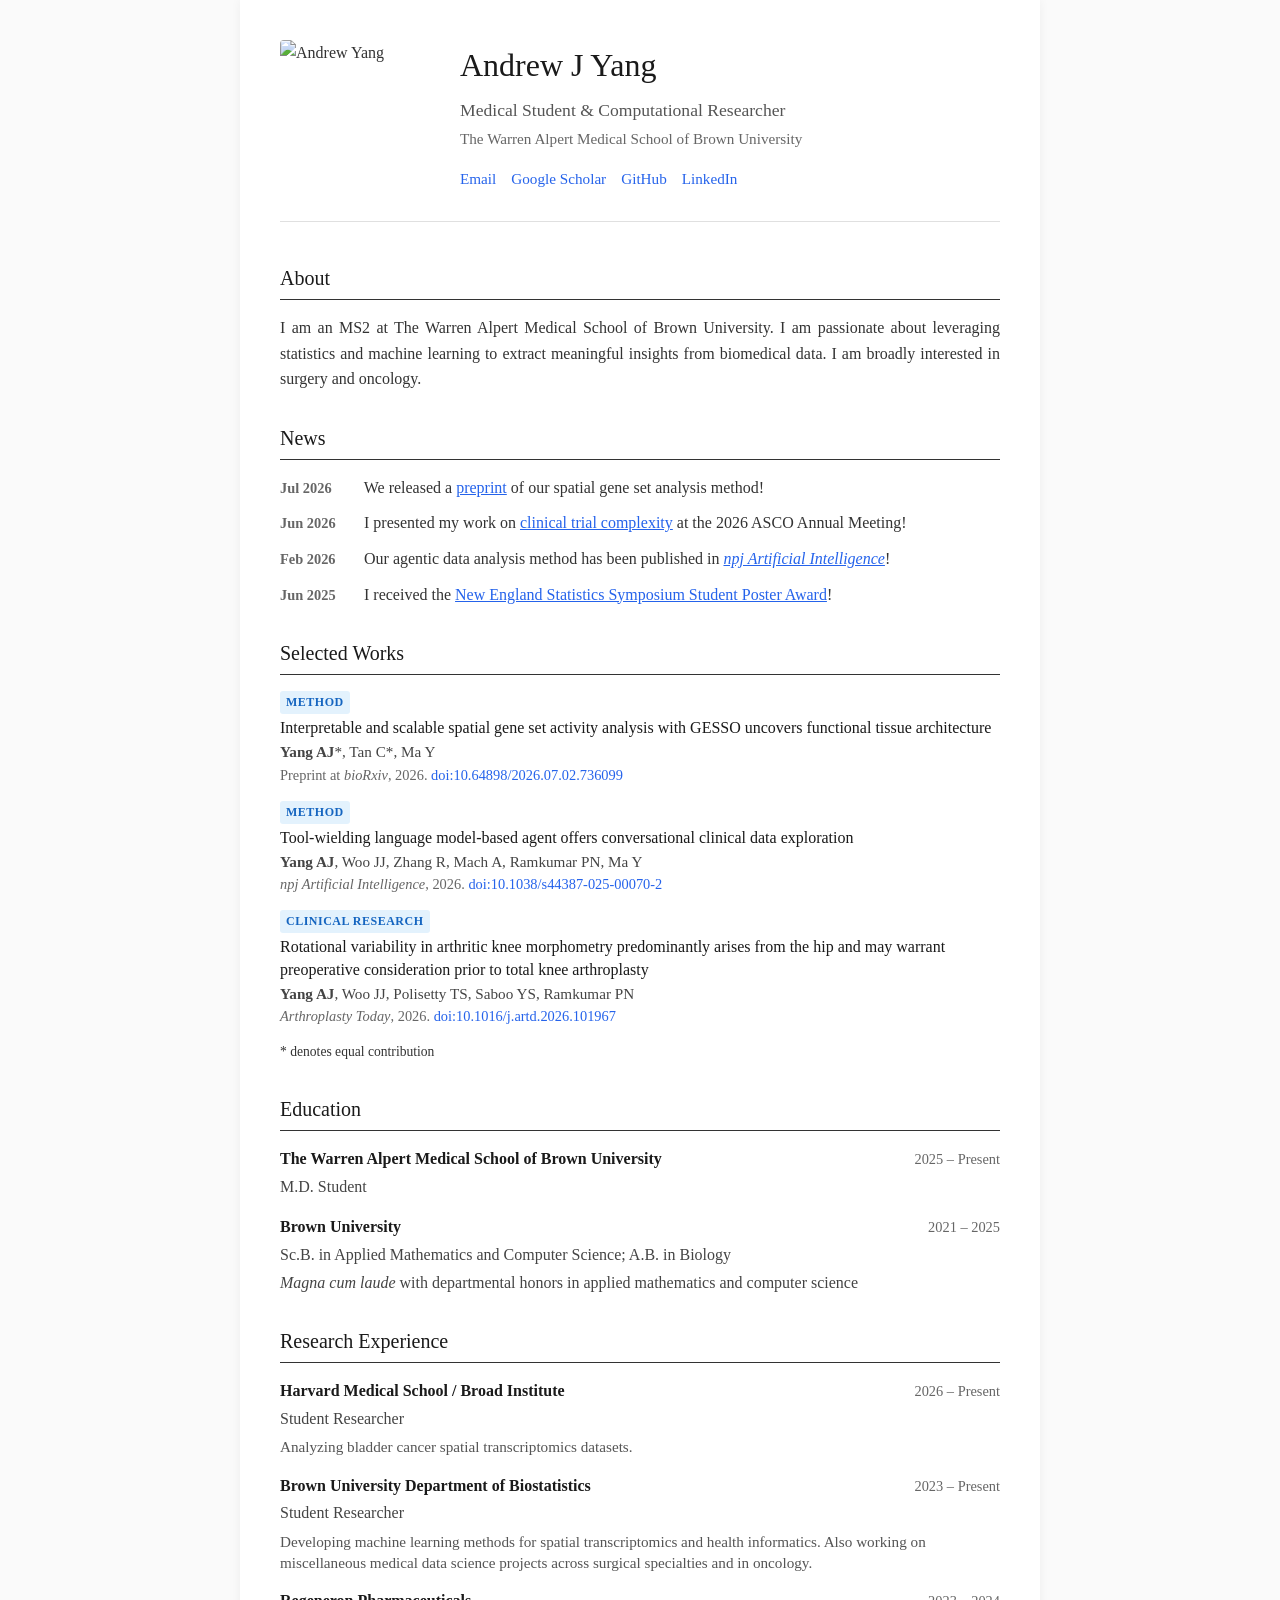
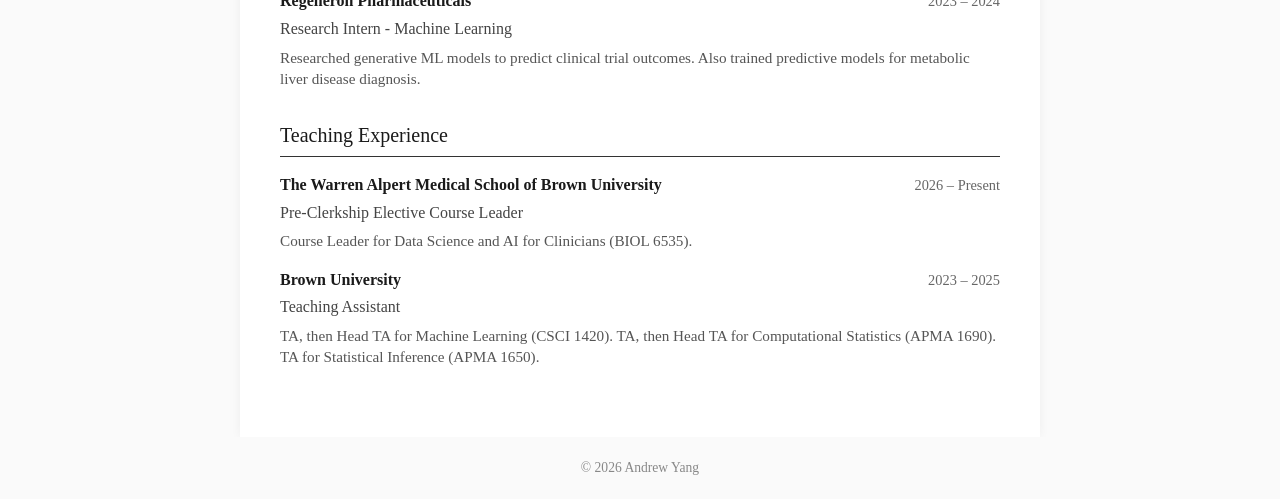
==== commit 887f41d2: "recent updates" ====
--- a/index.html
+++ b/index.html
@@ -38,14 +38,21 @@
     <section id="news">
       <h2>News</h2>
       <ul class="news-list">
+        <li><span class="date">Jul 2026</span> We released a <a href="https://doi.org/10.64898/2026.07.02.736099" target="_blank">preprint</a> of our spatial gene set analysis method!
         <li><span class="date">Jun 2026</span> I presented my work on <a href="https://ascopubs.org/doi/abs/10.1200/JCO.2026.44.16_suppl.11018" target="_blank">clinical trial complexity</a> at the 2026 ASCO Annual Meeting!</li>
-        <li><span class="date">Feb 2026</span> My first-author paper on agentic data analysis has been published in <a href="https://doi.org/10.1038/s44387-025-00070-2" target="_blank"><em>npj Artificial Intelligence</em></a>!</li>
+        <li><span class="date">Feb 2026</span> Our agentic data analysis method has been published in <a href="https://doi.org/10.1038/s44387-025-00070-2" target="_blank"><em>npj Artificial Intelligence</em></a>!</li>
         <li><span class="date">Jun 2025</span> I received the <a href="https://nestat.org/posterawards/nessposter2025/" target="_blank">New England Statistics Symposium Student Poster Award</a>!</li>
       </ul>
     </section>
 
     <section id="publications">
       <h2>Selected Works</h2>
+      <div class="publication">
+        <p class="pub-type">Method</p>
+        <p class="pub-title">Interpretable and scalable spatial gene set activity analysis with GESSO uncovers functional tissue architecture</p>
+        <p class="pub-authors"><strong>Yang AJ</strong>*, Tan C*, Ma Y</p>
+        <p class="pub-venue">Preprint at <em>bioRxiv</em>, 2026. <a href="https://doi.org/10.64898/2026.07.02.736099" target="_blank">doi:10.64898/2026.07.02.736099</a></p>
+      </div>
       <div class="publication">
         <p class="pub-type">Method</p>
         <p class="pub-title">Tool-wielding language model-based agent offers conversational clinical data exploration</p>
@@ -58,12 +65,7 @@
         <p class="pub-authors"><strong>Yang AJ</strong>, Woo JJ, Polisetty TS, Saboo YS, Ramkumar PN</p>
         <p class="pub-venue"><em>Arthroplasty Today</em>, 2026. <a href="https://doi.org/10.1016/j.artd.2026.101967" target="_blank">doi:10.1016/j.artd.2026.101967</a></p>
       </div>
-      <div class="publication">
-        <p class="pub-type">Commentary</p>
-        <p class="pub-title">Shifting from redundancy to rigor in orthopaedic large language model research</p>
-        <p class="pub-authors"><strong>Yang AJ</strong>, Woo JJ, Ramkumar PN</p>
-        <p class="pub-venue"><em>Arthroscopy</em>, 2025. <a href="https://doi.org/10.1016/j.arthro.2025.06.020" target="_blank">doi:10.1016/j.arthro.2025.06.020</a></p>
-      </div>
+      <p style="font-size: 0.85em;">* denotes equal contribution</p>
     </section>
 
     <section id="education">
@@ -92,7 +94,7 @@
           <span class="entry-title">Harvard Medical School / Broad Institute</span>
           <span class="entry-date">2026 – Present</span>
         </div>
-        <p class="entry-detail">Student Researcher - Spatial Transcriptomics</p>
+        <p class="entry-detail">Student Researcher</p>
         <p class="entry-description">Analyzing bladder cancer spatial transcriptomics datasets.</p>
       </div>
       <div class="entry">
@@ -100,7 +102,7 @@
           <span class="entry-title">Brown University Department of Biostatistics</span>
           <span class="entry-date">2023 – Present</span>
         </div>
-        <p class="entry-detail">Student Researcher - Machine Learning</p>
+        <p class="entry-detail">Student Researcher</p>
         <p class="entry-description">Developing machine learning methods for spatial transcriptomics and health informatics. Also working on miscellaneous medical data science projects across surgical specialties and in oncology.</p>
       </div>
       <div class="entry">
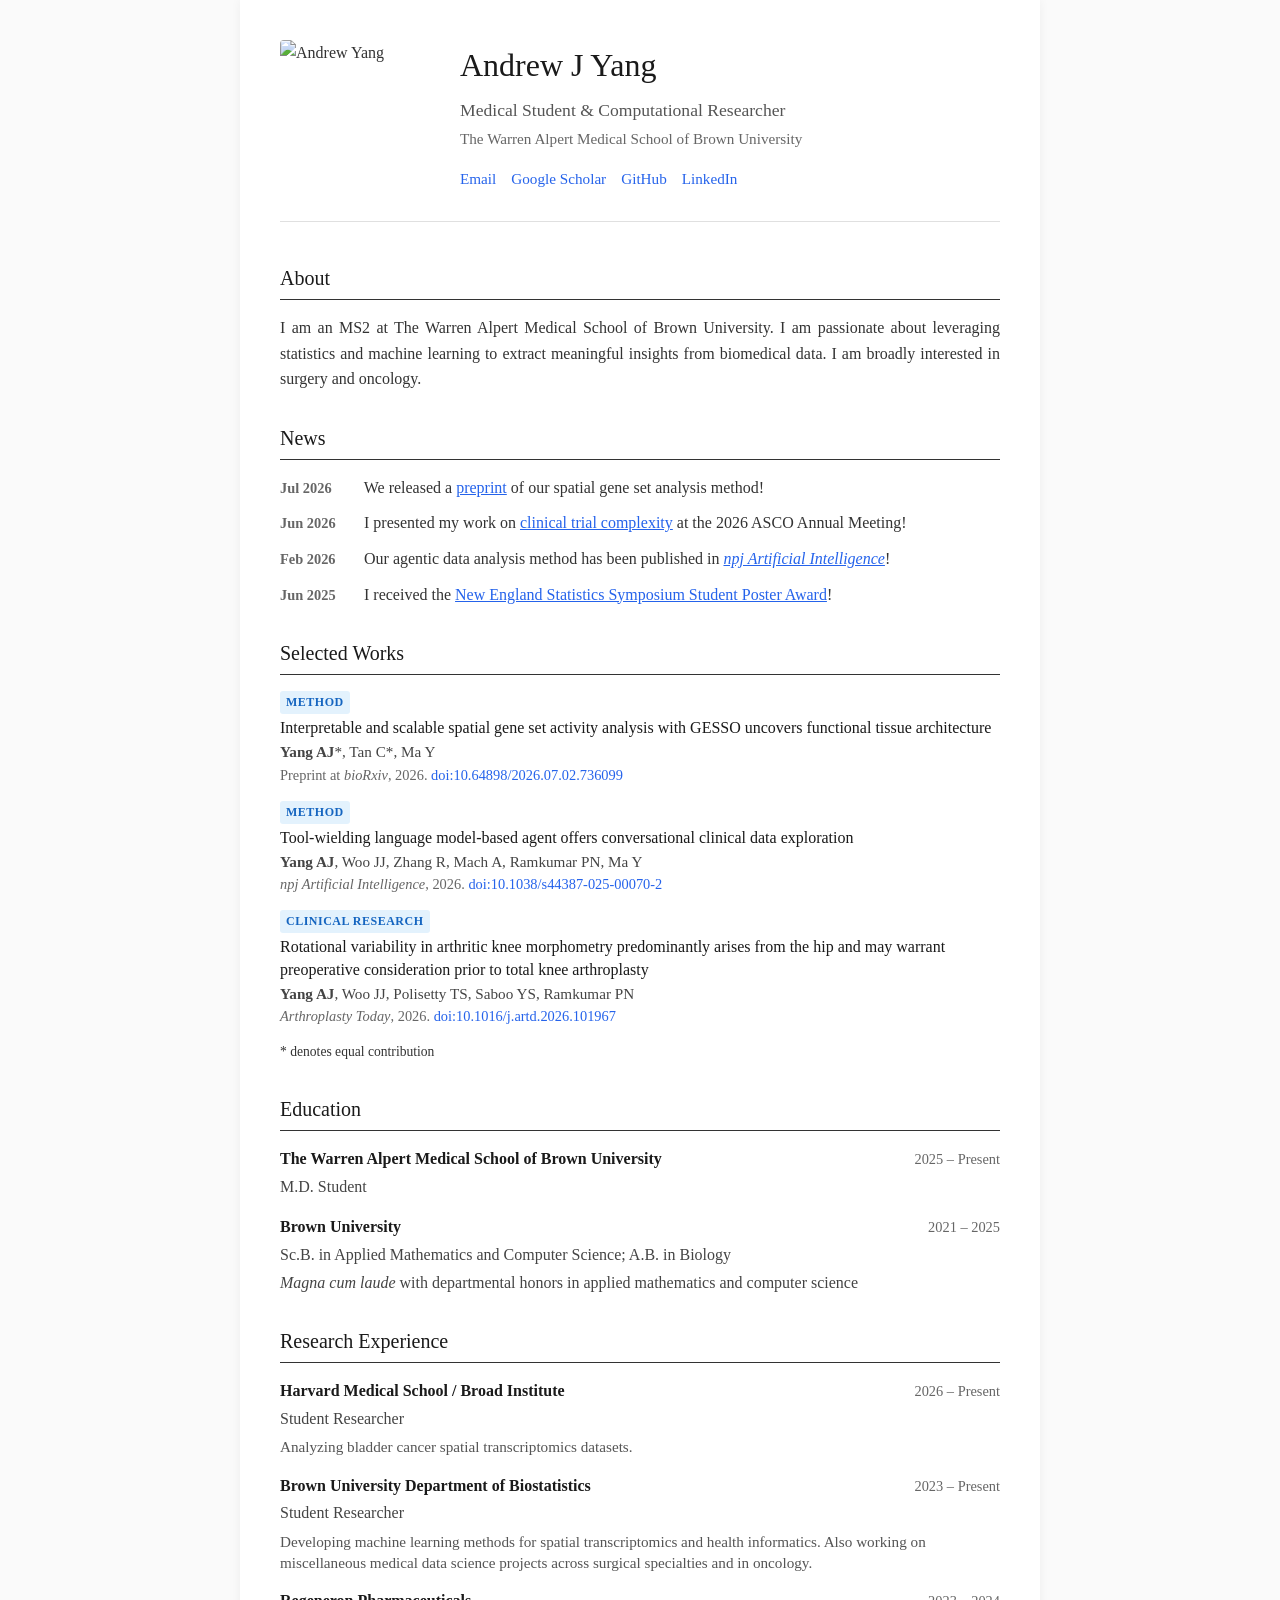
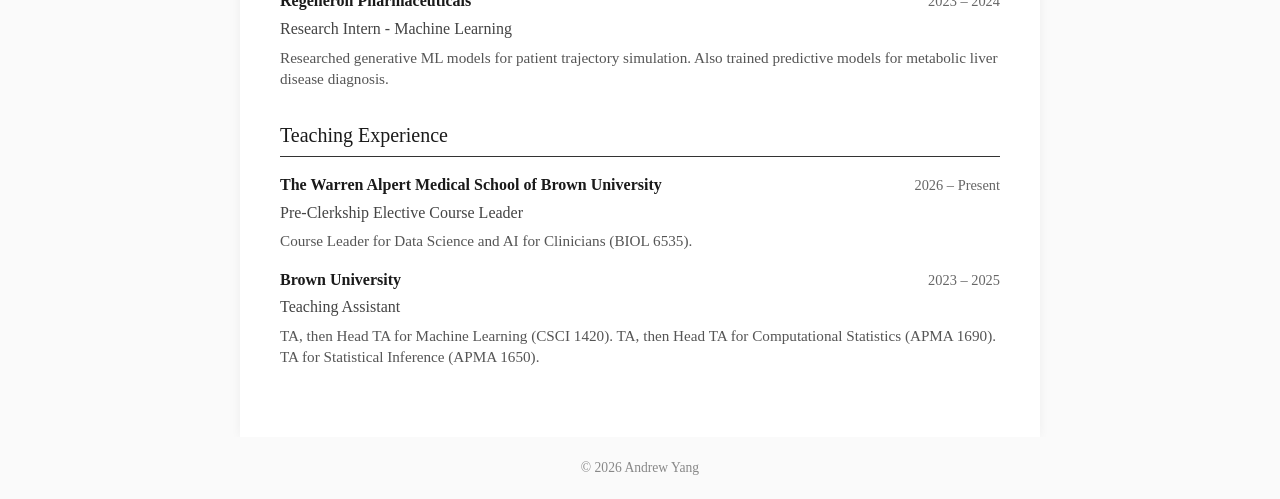
==== commit 98fafa3c: "update" ====
--- a/index.html
+++ b/index.html
@@ -111,7 +111,7 @@
           <span class="entry-date">2023 – 2024</span>
         </div>
         <p class="entry-detail">Research Intern - Machine Learning</p>
-        <p class="entry-description">Researched generative ML models to predict clinical trial outcomes. Also trained predictive models for metabolic liver disease diagnosis.</p>
+        <p class="entry-description">Researched generative ML models for patient trajectory simulation. Also trained predictive models for metabolic liver disease diagnosis.</p>
       </div>
     </section>
 
